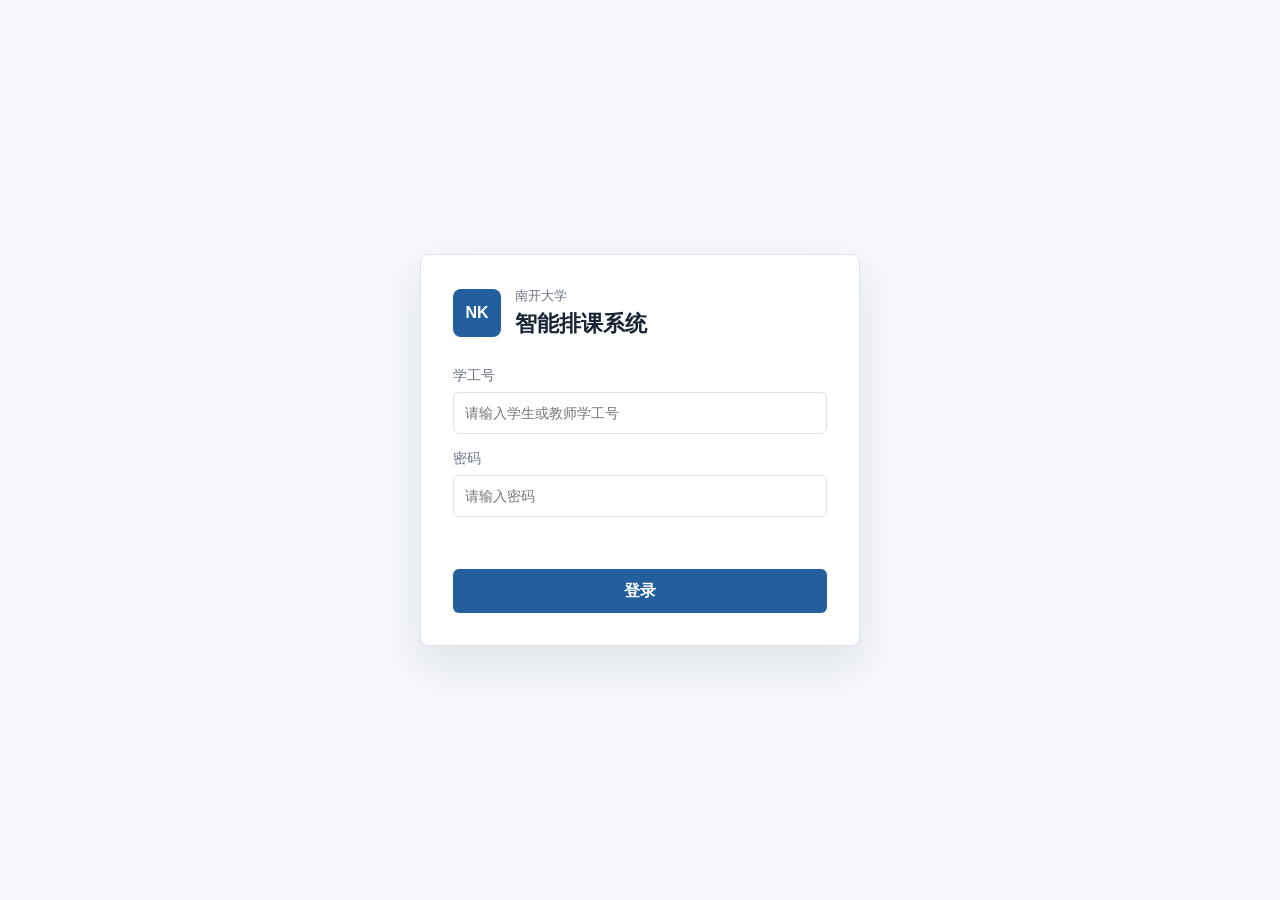
==== web/login/index.html @ a045de43 "添加登陆界面和学生端页面" ====
<!doctype html>
<html lang="zh-CN">
  <head>
    <meta charset="utf-8" />
    <meta name="viewport" content="width=device-width, initial-scale=1" />
    <title>南开大学学院级智能排课系统 - 登录</title>
    <link rel="stylesheet" href="./styles.css" />
  </head>
  <body>
    <main class="login-page">
      <section class="login-panel" aria-labelledby="loginTitle">
        <div class="brand">
          <div class="brand-mark">NK</div>
          <div>
            <p>南开大学</p>
            <h1 id="loginTitle">智能排课系统</h1>
          </div>
        </div>

        <form id="loginForm" class="login-form">
          <label>
            学工号
            <input name="account" autocomplete="username" required placeholder="请输入学生或教师学工号" />
          </label>
          <label>
            密码
            <input name="password" type="password" autocomplete="current-password" required placeholder="请输入密码" />
          </label>

          <p id="loginMessage" class="message" aria-live="polite"></p>
          <button type="submit">登录</button>
        </form>
      </section>
    </main>

    <script src="./app.js"></script>
  </body>
</html>
---- web/login/styles.css ----
:root {
  color-scheme: light;
  --bg: #f6f8fb;
  --panel: #ffffff;
  --ink: #182334;
  --muted: #687386;
  --line: #dce3ec;
  --primary: #245f9d;
  --primary-dark: #194a7d;
  --danger: #b42318;
  --soft: #eef5fb;
  --shadow: 0 18px 45px rgba(24, 35, 52, 0.1);
}

* {
  box-sizing: border-box;
}

body {
  margin: 0;
  min-width: 320px;
  background: var(--bg);
  color: var(--ink);
  font-family: -apple-system, BlinkMacSystemFont, "Segoe UI", "Microsoft YaHei", Arial, sans-serif;
}

button,
input {
  font: inherit;
}

.login-page {
  display: grid;
  min-height: 100vh;
  place-items: center;
  padding: 24px;
}

.login-panel {
  width: min(440px, 100%);
  border: 1px solid var(--line);
  border-radius: 8px;
  background: var(--panel);
  padding: 32px;
  box-shadow: var(--shadow);
}

.brand {
  display: flex;
  gap: 14px;
  align-items: center;
  margin-bottom: 28px;
}

.brand-mark {
  display: grid;
  width: 48px;
  height: 48px;
  place-items: center;
  border-radius: 8px;
  background: var(--primary);
  color: #ffffff;
  font-weight: 800;
}

.brand p,
.brand h1 {
  margin: 0;
}

.brand p {
  color: var(--muted);
  font-size: 13px;
}

.brand h1 {
  margin-top: 4px;
  font-size: 22px;
}

.login-form {
  display: grid;
  gap: 16px;
}

label {
  display: grid;
  gap: 7px;
  color: var(--muted);
  font-size: 14px;
}

input {
  width: 100%;
  min-height: 42px;
  border: 1px solid var(--line);
  border-radius: 6px;
  padding: 9px 11px;
  color: var(--ink);
  background: #ffffff;
}

input:focus {
  border-color: var(--primary);
  outline: 3px solid rgba(36, 95, 157, 0.14);
}

.message {
  min-height: 20px;
  margin: 0;
  color: var(--danger);
  font-size: 14px;
}

.message.neutral {
  color: var(--muted);
}

.login-form > button {
  min-height: 44px;
  border: 0;
  border-radius: 6px;
  background: var(--primary);
  color: #ffffff;
  font-weight: 800;
  cursor: pointer;
}

.login-form > button:hover {
  background: var(--primary-dark);
}

@media (max-width: 520px) {
  .login-panel {
    padding: 24px;
  }
}
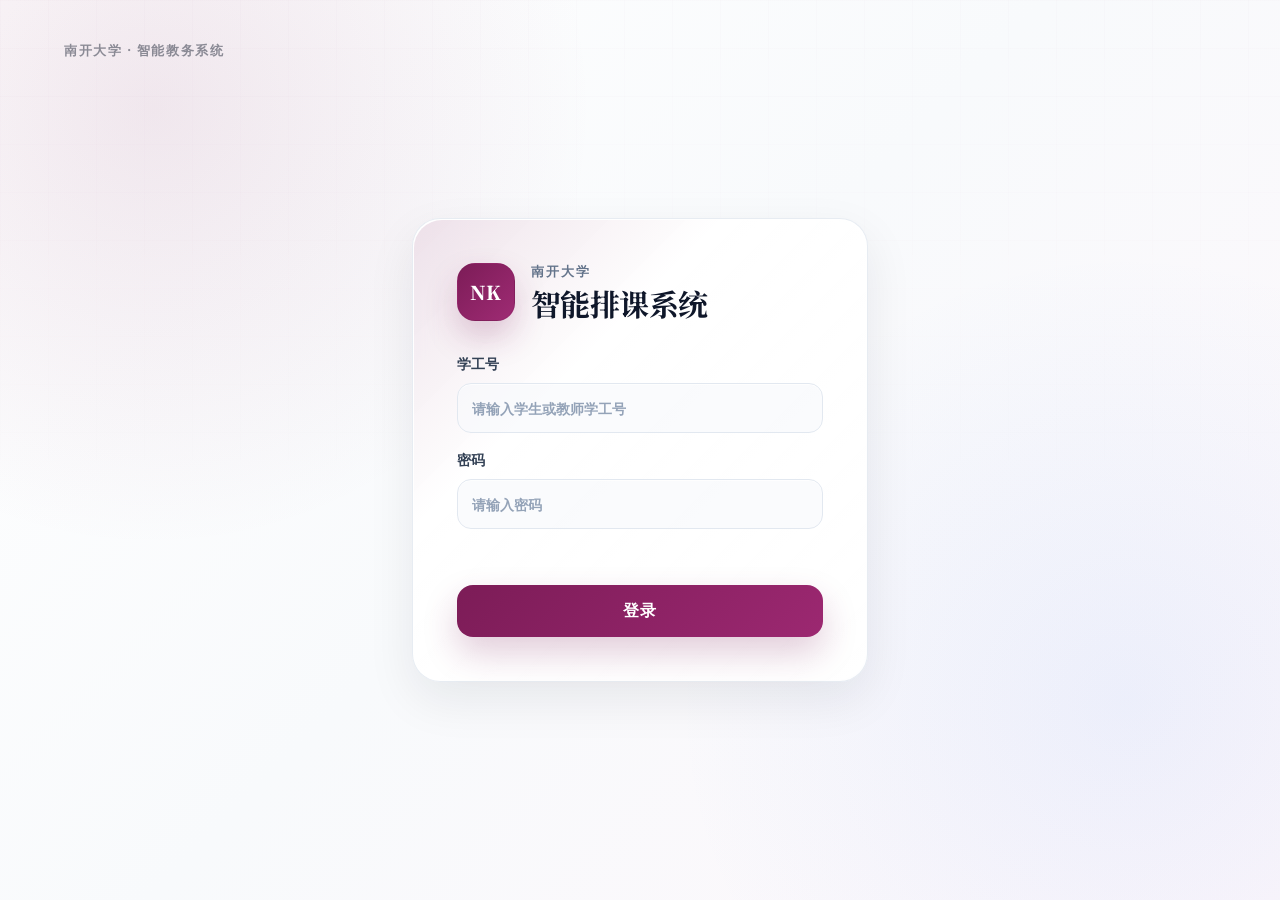
==== commit 433b22ce: "第一版整合" ====
--- a/web/login/index.html
+++ b/web/login/index.html
@@ -4,6 +4,10 @@
     <meta charset="utf-8" />
     <meta name="viewport" content="width=device-width, initial-scale=1" />
     <title>南开大学学院级智能排课系统 - 登录</title>
+
+    <link rel="preconnect" href="https://fonts.googleapis.com" />
+    <link rel="preconnect" href="https://fonts.gstatic.com" crossorigin />
+    <link href="https://fonts.googleapis.com/css2?family=Inter:wght@400;500;600;700;800;900&family=Noto+Serif+SC:wght@600;700;900&display=swap" rel="stylesheet" />
     <link rel="stylesheet" href="./styles.css" />
   </head>
   <body>
--- a/web/login/styles.css
+++ b/web/login/styles.css
@@ -1,137 +1,195 @@
 :root {
   color-scheme: light;
-  --bg: #f6f8fb;
-  --panel: #ffffff;
-  --ink: #182334;
-  --muted: #687386;
-  --line: #dce3ec;
-  --primary: #245f9d;
-  --primary-dark: #194a7d;
+  --canvas: #f8fafc;
+  --card: #ffffff;
+  --ink: #0f172a;
+  --muted: #64748b;
+  --line: #e2e8f0;
+  --primary: #7c1c57;
+  --primary-dark: #641445;
+  --primary-soft: #fae8f3;
   --danger: #b42318;
-  --soft: #eef5fb;
-  --shadow: 0 18px 45px rgba(24, 35, 52, 0.1);
+  --shadow-sm: 0 1px 2px rgba(15, 23, 42, 0.04);
+  --shadow-md: 0 18px 48px rgba(15, 23, 42, 0.08);
+  --shadow-lg: 0 28px 80px rgba(124, 28, 87, 0.16);
+  --ease: all 0.4s cubic-bezier(0.16, 1, 0.3, 1);
 }
 
-* {
-  box-sizing: border-box;
-}
+* { box-sizing: border-box; }
+
+html { min-width: 320px; background: var(--canvas); }
 
 body {
   margin: 0;
   min-width: 320px;
-  background: var(--bg);
+  min-height: 100vh;
+  background:
+    radial-gradient(circle at 12% 12%, rgba(124, 28, 87, 0.10), transparent 32%),
+    radial-gradient(circle at 88% 78%, rgba(59, 130, 246, 0.08), transparent 34%),
+    linear-gradient(135deg, #ffffff 0%, var(--canvas) 48%, #fdf7fb 100%);
   color: var(--ink);
-  font-family: -apple-system, BlinkMacSystemFont, "Segoe UI", "Microsoft YaHei", Arial, sans-serif;
+  font-family: Inter, ui-sans-serif, system-ui, -apple-system, BlinkMacSystemFont, "Segoe UI", "Microsoft YaHei", sans-serif;
+  text-rendering: optimizeLegibility;
 }
 
-button,
-input {
-  font: inherit;
+body::before {
+  content: "";
+  position: fixed;
+  inset: 0;
+  pointer-events: none;
+  background-image:
+    linear-gradient(rgba(124, 28, 87, 0.045) 1px, transparent 1px),
+    linear-gradient(90deg, rgba(124, 28, 87, 0.04) 1px, transparent 1px);
+  background-size: 48px 48px;
+  mask-image: linear-gradient(to bottom, rgba(0,0,0,0.28), transparent 62%);
 }
 
+button, input { font: inherit; }
+button, input, .login-panel, .brand-mark { transition: var(--ease); }
+
 .login-page {
+  position: relative;
   display: grid;
   min-height: 100vh;
   place-items: center;
-  padding: 24px;
+  padding: clamp(22px, 5vw, 56px);
+}
+
+.login-page::before {
+  content: "南开大学 · 智能教务系统";
+  position: absolute;
+  top: clamp(22px, 4vw, 42px);
+  left: clamp(22px, 5vw, 64px);
+  color: rgba(15, 23, 42, 0.46);
+  font-size: 13px;
+  font-weight: 700;
+  letter-spacing: 0.12em;
 }
 
 .login-panel {
-  width: min(440px, 100%);
-  border: 1px solid var(--line);
-  border-radius: 8px;
-  background: var(--panel);
-  padding: 32px;
-  box-shadow: var(--shadow);
+  position: relative;
+  width: min(456px, 100%);
+  border: 1px solid rgba(226, 232, 240, 0.82);
+  border-radius: 28px;
+  background: rgba(255, 255, 255, 0.88);
+  padding: clamp(28px, 5vw, 44px);
+  box-shadow: var(--shadow-md), inset 0 1px 0 rgba(255,255,255,0.9);
+  backdrop-filter: blur(24px);
+  animation: fadeInUp 0.75s cubic-bezier(0.16, 1, 0.3, 1) both;
+}
+
+.login-panel::after {
+  content: "";
+  position: absolute;
+  inset: 1px;
+  z-index: -1;
+  border-radius: inherit;
+  background: linear-gradient(135deg, rgba(124, 28, 87, 0.13), transparent 34%, rgba(255,255,255,0.5));
 }
 
 .brand {
   display: flex;
-  gap: 14px;
+  gap: 16px;
   align-items: center;
-  margin-bottom: 28px;
+  margin-bottom: 34px;
 }
 
 .brand-mark {
   display: grid;
-  width: 48px;
-  height: 48px;
+  width: 58px;
+  height: 58px;
   place-items: center;
-  border-radius: 8px;
-  background: var(--primary);
-  color: #ffffff;
-  font-weight: 800;
+  border: 1px solid rgba(124, 28, 87, 0.18);
+  border-radius: 18px;
+  background: linear-gradient(135deg, var(--primary), #9f2b74);
+  color: #fff;
+  box-shadow: 0 16px 32px rgba(124, 28, 87, 0.22);
+  font-family: "Noto Serif SC", Georgia, serif;
+  font-size: 19px;
+  font-weight: 900;
+  letter-spacing: 0.02em;
 }
 
-.brand p,
-.brand h1 {
-  margin: 0;
-}
-
+.brand p, .brand h1 { margin: 0; }
 .brand p {
   color: var(--muted);
   font-size: 13px;
+  font-weight: 700;
+  letter-spacing: 0.16em;
+}
+.brand h1 {
+  margin-top: 5px;
+  color: var(--ink);
+  font-family: "Noto Serif SC", Georgia, serif;
+  font-size: clamp(23px, 5vw, 30px);
+  line-height: 1.18;
+  letter-spacing: -0.02em;
 }
 
-.brand h1 {
-  margin-top: 4px;
-  font-size: 22px;
-}
-
-.login-form {
-  display: grid;
-  gap: 16px;
-}
+.login-form { display: grid; gap: 18px; }
 
 label {
   display: grid;
-  gap: 7px;
-  color: var(--muted);
+  gap: 9px;
+  color: #334155;
   font-size: 14px;
+  font-weight: 700;
 }
 
 input {
   width: 100%;
-  min-height: 42px;
+  min-height: 50px;
   border: 1px solid var(--line);
-  border-radius: 6px;
-  padding: 9px 11px;
+  border-radius: 14px;
+  padding: 12px 14px;
   color: var(--ink);
-  background: #ffffff;
+  background: rgba(248, 250, 252, 0.7);
+  box-shadow: inset 0 1px 0 rgba(255,255,255,0.75);
 }
 
+input::placeholder { color: #94a3b8; }
+input:hover { border-color: rgba(124, 28, 87, 0.28); background: #fff; }
 input:focus {
-  border-color: var(--primary);
-  outline: 3px solid rgba(36, 95, 157, 0.14);
+  border-color: rgba(124, 28, 87, 0.62);
+  outline: 0;
+  background: #fff;
+  box-shadow: 0 0 0 5px rgba(124, 28, 87, 0.10), 0 12px 30px rgba(15,23,42,0.05);
 }
 
 .message {
-  min-height: 20px;
-  margin: 0;
+  min-height: 22px;
+  margin: -2px 0 0;
   color: var(--danger);
   font-size: 14px;
+  line-height: 1.55;
 }
-
-.message.neutral {
-  color: var(--muted);
-}
+.message.neutral { color: var(--muted); }
 
 .login-form > button {
-  min-height: 44px;
+  min-height: 52px;
   border: 0;
-  border-radius: 6px;
-  background: var(--primary);
+  border-radius: 16px;
+  background: linear-gradient(135deg, var(--primary), #9c2871);
   color: #ffffff;
-  font-weight: 800;
+  font-weight: 900;
+  letter-spacing: 0.04em;
   cursor: pointer;
+  box-shadow: 0 16px 34px rgba(124, 28, 87, 0.22);
 }
+.login-form > button:hover {
+  transform: translateY(-2px);
+  box-shadow: var(--shadow-lg);
+}
+.login-form > button:active { transform: translateY(0); }
 
-.login-form > button:hover {
-  background: var(--primary-dark);
+@keyframes fadeInUp {
+  from { opacity: 0; transform: translateY(18px) scale(0.985); }
+  to { opacity: 1; transform: translateY(0) scale(1); }
 }
 
 @media (max-width: 520px) {
-  .login-panel {
-    padding: 24px;
-  }
+  .login-page::before { display: none; }
+  .login-panel { padding: 26px; border-radius: 22px; }
+  .brand { align-items: flex-start; }
+  .brand-mark { width: 52px; height: 52px; border-radius: 16px; }
 }
